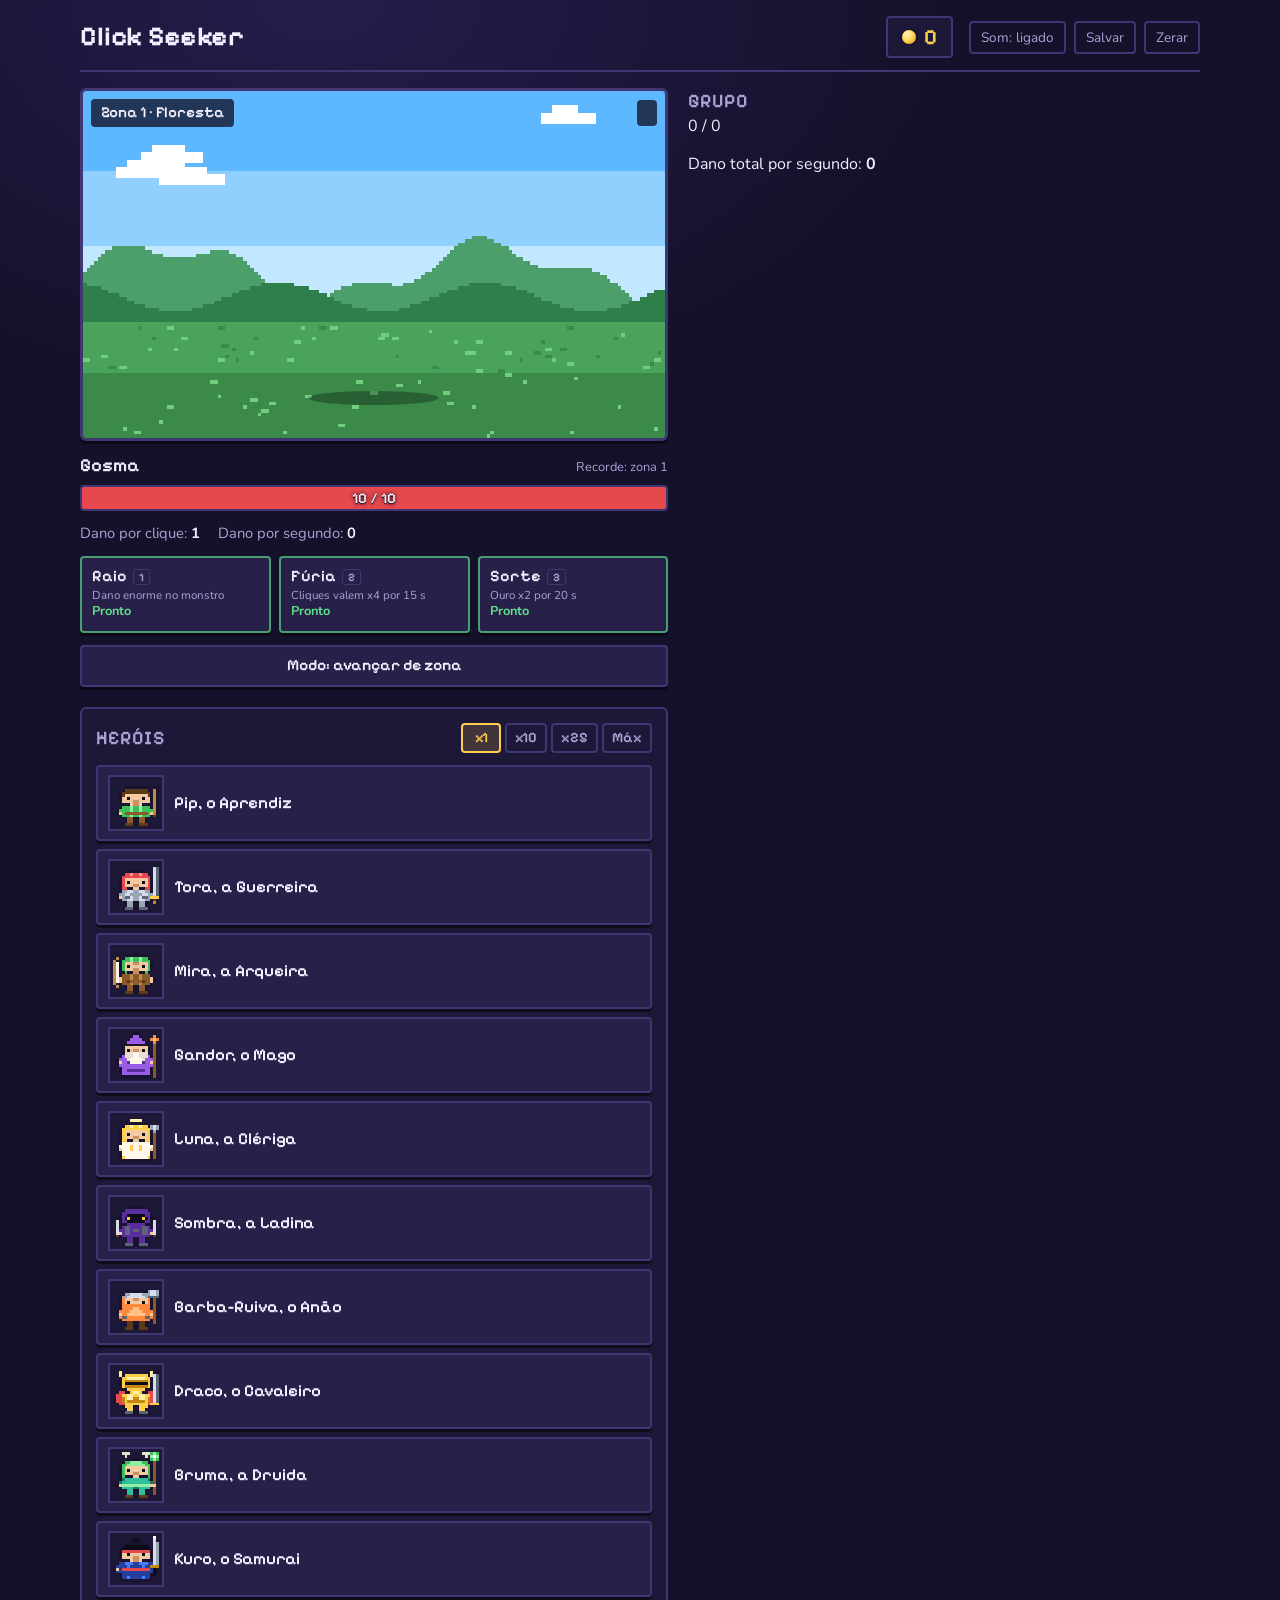
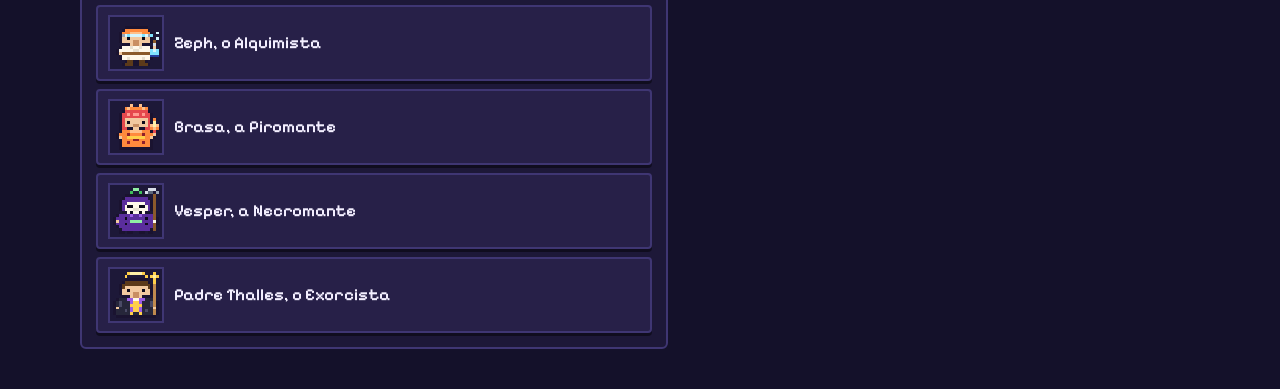
==== index (1).html @ 5ded38e7 "Add files via upload" ====
<!DOCTYPE html>
<html lang="pt-BR">
<head>
    <meta charset="UTF-8" />
    <meta name="viewport" content="width=device-width, initial-scale=1" />
    <title>Click Seeker Heróis</title>
    <link rel="preconnect" href="https://fonts.googleapis.com" />
    <link rel="preconnect" href="https://fonts.gstatic.com" crossorigin />
    <link href="https://fonts.googleapis.com/css2?family=Nunito:wght@400;700&family=Pixelify+Sans:wght@400;600;700&display=swap" rel="stylesheet" />
    <link rel="stylesheet" href="style.css" />
</head>
<body>
    <div class="app">
        <header class="topo">
            <h1 class="titulo">Click Seeker</h1>
            <div class="ouro-box" id="ouro-box" aria-label="Ouro">
                <span class="moeda-icone" aria-hidden="true"></span>
                <span id="ouro">0</span>
            </div>
            <div class="acoes">
                <button class="btn-mini" id="btn-som" type="button" aria-pressed="true">Som: ligado</button>
                <button class="btn-mini" id="btn-salvar" type="button">Salvar</button>
                <button class="btn-mini" id="btn-zerar" type="button">Zerar</button>
            </div>
        </header>

        <main class="jogo">
            <section class="palco-col" aria-label="Combate">
                <div class="cena" id="cena">
                    <canvas class="fundo" id="fundo" width="160" height="96"></canvas>

                    <div class="cena-topo">
                        <span class="chip" id="zona-nome">Zona 1 · Floresta</span>
                        <span class="chip" id="pips"></span>
                    </div>

                    <button class="monstro" id="monstro" type="button" aria-label="Atacar o monstro">
                        <span class="monstro-corpo"><canvas id="monstro-canvas" width="16" height="16"></canvas></span>
                    </button>

                    <div class="banner" id="banner" aria-hidden="true"></div>
                </div>

                <div class="alvo">
                    <div class="alvo-linha">
                        <span class="alvo-nome" id="monstro-nome">Gosma</span>
                        <span class="alvo-recorde" id="recorde">Recorde: zona 1</span>
                    </div>
                    <div class="vida" role="progressbar" aria-label="Vida do monstro">
                        <div class="vida-fill" id="vida-fill"></div>
                        <span class="vida-texto" id="vida-texto">10 / 10</span>
                    </div>
                    <div class="tempo" id="tempo" hidden>
                        <div class="tempo-fill" id="tempo-fill"></div>
                        <span class="tempo-texto" id="tempo-texto">30,0 s</span>
                    </div>
                </div>

                <p class="taxas">
                    <span>Dano por clique: <b id="dano-clique">1</b></span>
                    <span>Dano por segundo: <b id="dps">0</b></span>
                </p>

                <div class="habilidades" id="habilidades"></div>

                <button class="btn-modo-zona" id="btn-farm" type="button" aria-pressed="true">Modo: avançar de zona</button>
            </section>

            <section class="grupo" id="grupo" aria-label="Grupo de heróis">
                <div class="grupo-topo">
                    <h2>Grupo</h2>
                    <span class="grupo-conta" id="grupo-conta">0 / 0</span>
                </div>
                <div class="grupo-grade" id="grupo-grade"></div>
                <p class="grupo-total">Dano total por segundo: <b id="grupo-dps">0</b></p>
            </section>

            <section class="loja" aria-label="Heróis">
                <div class="loja-topo">
                    <h2>Heróis</h2>
                    <div class="modos" role="group" aria-label="Quantidade por compra">
                        <button class="btn-qtd" type="button" data-modo="1" aria-pressed="true">x1</button>
                        <button class="btn-qtd" type="button" data-modo="10" aria-pressed="false">x10</button>
                        <button class="btn-qtd" type="button" data-modo="25" aria-pressed="false">x25</button>
                        <button class="btn-qtd" type="button" data-modo="max" aria-pressed="false">Máx</button>
                    </div>
                </div>
                <ul class="lista-herois" id="lista-herois"></ul>
            </section>
        </main>
    </div>

    <div class="toasts" id="toasts" role="status" aria-live="polite"></div>

    <script src="sprites.js"></script>
    <script src="script.js"></script>
</body>
</html>
---- style.css ----
:root {
  --bg: #14112a;
  --glow: rgba(123, 92, 255, 0.16);
  --panel: #1d1838;
  --panel-2: #272048;
  --panel-hover: #322a5c;
  --line: #3f3673;
  --text: #f3efff;
  --muted: #aaa3d6;
  --ouro: #ffcf4a;
  --ouro-bg: rgba(255, 207, 74, 0.16);
  --vida: #e5484d;
  --vida-bg: #3a1a2c;
  --ok: #5ee08a;
  --ok-line: rgba(94, 224, 138, 0.65);
  --boss: #ff8a3d;
  --perigo: #ff8f80;
  --sombra: 0 3px 0 rgba(0, 0, 0, 0.45);

  --font-ui: "Pixelify Sans", "Trebuchet MS", system-ui, sans-serif;
  --font-corpo: "Nunito", system-ui, -apple-system, "Segoe UI", sans-serif;

  color-scheme: dark;
}

* {
  box-sizing: border-box;
}
[hidden] {
  display: none !important;
}
html,
body {
  margin: 0;
}

body {
  background-color: var(--bg);
  background-image: radial-gradient(
    64rem 40rem at 25% 0%,
    var(--glow),
    transparent 62%
  );
  background-repeat: no-repeat;
  color: var(--text);
  font-family: var(--font-corpo);
  font-size: 16px;
  line-height: 1.4;
  padding-block: 16px 40px;
  padding-left: max(16px, env(safe-area-inset-left, 0px));
  padding-right: max(16px, env(safe-area-inset-right, 0px));
}

.app {
  max-width: 1120px;
  margin: 0 auto;
}

button {
  font: inherit;
  color: inherit;
}
button:focus-visible {
  outline: 3px solid var(--ok);
  outline-offset: 2px;
}

.topo {
  display: flex;
  flex-wrap: wrap;
  align-items: center;
  gap: 10px 16px;
  padding-bottom: 12px;
  margin-bottom: 16px;
  border-bottom: 2px solid var(--line);
}
.titulo {
  margin: 0;
  margin-right: auto;
  font-family: var(--font-ui);
  font-weight: 700;
  font-size: 1.7rem;
  letter-spacing: 0.02em;
}
.ouro-box {
  display: flex;
  align-items: center;
  gap: 8px;
  padding: 4px 14px;
  background: var(--panel);
  border: 2px solid var(--line);
  border-radius: 4px;
  font-family: var(--font-ui);
  font-weight: 600;
  font-size: 1.35rem;
  color: var(--ouro);
  font-variant-numeric: tabular-nums;
}
.ouro-box.pulo {
  animation: pulo 0.2s ease-out;
}
.moeda-icone,
.heroi-custo::before {
  display: inline-block;
  width: 14px;
  height: 14px;
  flex-shrink: 0;
  border-radius: 50%;
  background: radial-gradient(
    circle at 35% 30%,
    #fff3b8,
    var(--ouro) 55%,
    #c28a12
  );
  box-shadow: 0 0 0 2px #1a1330;
}
.acoes {
  display: flex;
  gap: 8px;
}
.btn-mini {
  padding: 5px 10px;
  background: transparent;
  border: 2px solid var(--line);
  border-radius: 4px;
  color: var(--muted);
  font-size: 0.85rem;
  cursor: pointer;
}
.btn-mini:hover {
  color: var(--text);
  border-color: var(--muted);
}

.jogo {
  display: grid;
  grid-template-columns: minmax(0, 1.15fr) minmax(0, 1fr);
  gap: 20px;
  align-items: start;
}
.palco-col {
  min-width: 0;
  display: flex;
  flex-direction: column;
  gap: 12px;
  position: sticky;
  top: 12px;
}
@media (max-width: 820px) {
  .jogo {
    grid-template-columns: minmax(0, 1fr);
  }
  .palco-col {
    position: static;
  }
  .lista-herois {
    max-height: 56vh;
    overflow-y: auto;
    padding-right: 4px;
  }
}

.cena {
  position: relative;
  aspect-ratio: 5 / 3;
  overflow: hidden;
  background: var(--panel-2);
  border: 3px solid var(--line);
  border-radius: 6px;
  box-shadow: var(--sombra);
}
.cena.treme {
  animation: treme 0.35s linear;
}
.cena.furia::after {
  content: "";
  position: absolute;
  inset: 0;
  pointer-events: none;
  box-shadow: inset 0 0 40px 6px rgba(229, 72, 77, 0.55);
}
.fundo {
  position: absolute;
  inset: 0;
  width: 100%;
  height: 100%;
  display: block;
  image-rendering: pixelated;
}
.cena-topo {
  position: absolute;
  top: 8px;
  left: 8px;
  right: 8px;
  display: flex;
  justify-content: space-between;
  align-items: center;
  gap: 8px;
  pointer-events: none;
}
.chip {
  display: inline-flex;
  align-items: center;
  gap: 3px;
  padding: 3px 10px;
  background: rgba(14, 10, 30, 0.74);
  border-radius: 4px;
  font-family: var(--font-ui);
  font-weight: 600;
  font-size: 0.95rem;
  min-height: 26px;
}
.pip {
  width: 9px;
  height: 9px;
  background: rgba(255, 255, 255, 0.18);
  border: 1px solid rgba(0, 0, 0, 0.5);
}
.pip.on {
  background: var(--ouro);
}
.pip-chefe {
  color: var(--boss);
  letter-spacing: 0.12em;
}

.monstro {
  position: absolute;
  left: 50%;
  bottom: 11%;
  width: clamp(110px, 31%, 190px);
  aspect-ratio: 1;
  padding: 0;
  background: none;
  border: 0;
  cursor: pointer;
  transform: translateX(-50%);
  transition: transform 0.08s ease;
  -webkit-tap-highlight-color: transparent;
  touch-action: manipulation;
  user-select: none;
}
.monstro::after {
  content: "";
  position: absolute;
  left: 14%;
  right: 14%;
  bottom: -3%;
  height: 8%;
  background: rgba(0, 0, 0, 0.3);
  border-radius: 50%;
}
.monstro:focus-visible {
  outline: none;
}
.monstro:focus-visible .monstro-corpo {
  filter: drop-shadow(0 0 5px var(--ok));
}
.monstro:hover {
  transform: translateX(-50%) scale(1.03);
}
.monstro:active {
  transform: translateX(-50%) scale(0.95);
}
.monstro.chefe {
  width: clamp(150px, 42%, 250px);
}
.monstro.chefe canvas {
  filter: drop-shadow(0 0 7px rgba(255, 138, 61, 0.8));
}
.monstro-corpo {
  position: relative;
  z-index: 1;
  display: block;
  width: 100%;
  height: 100%;
  animation: respira 1.4s ease-in-out infinite alternate;
}
.monstro canvas {
  display: block;
  width: 100%;
  height: 100%;
  image-rendering: pixelated;
}
.monstro.golpe canvas {
  animation: golpe 0.14s ease-out;
}
.monstro.morre canvas {
  animation: morre 0.38s ease-in forwards;
}
.monstro.entra canvas {
  animation: entra 0.32s ease-out;
}
.monstro.morre {
  pointer-events: none;
}

.festa {
  position: absolute;
  left: 2%;
  bottom: 7%;
  width: 40%;
  display: flex;
  flex-wrap: wrap-reverse;
  align-items: flex-end;
  pointer-events: none;
}
.membro {
  width: 20%;
  aspect-ratio: 1;
  image-rendering: pixelated;
  animation: bob 1.1s ease-in-out infinite alternate;
}
.membro[data-id="padre"] {
  filter: drop-shadow(0 0 3px rgba(255, 226, 122, 0.9));
}
.membro.ataca {
  animation: ataca 0.28s ease-out;
}

.dano {
  position: absolute;
  z-index: 6;
  pointer-events: none;
  font-family: var(--font-ui);
  font-weight: 700;
  font-size: 1.15rem;
  color: #fff;
  text-shadow:
    0 2px 0 #000,
    0 0 6px rgba(0, 0, 0, 0.6);
  white-space: nowrap;
  transform: translate(-50%, -50%);
  animation: sobe 0.9s ease-out forwards;
}
.dano.heroi {
  font-size: 0.95rem;
  color: #cfe3ff;
}
.dano.crit {
  font-size: 1.7rem;
  color: #ff5d5d;
}
.dano.raio {
  font-size: 1.9rem;
  color: #ffe14a;
}
.dano.ouro {
  color: var(--ouro);
  font-size: 1.05rem;
  animation-duration: 1.1s;
}

.moeda {
  position: absolute;
  z-index: 5;
  width: 10px;
  height: 10px;
  border-radius: 50%;
  pointer-events: none;
  background: radial-gradient(
    circle at 35% 30%,
    #fff3b8,
    var(--ouro) 60%,
    #c28a12
  );
  box-shadow: 0 0 0 1.5px #1a1330;
  animation: moeda 1s ease-in forwards;
}
.relampago {
  position: absolute;
  z-index: 7;
  top: 0;
  left: 50%;
  width: 16%;
  height: 70%;
  margin-left: -8%;
  pointer-events: none;
  background: #fff6a8;
  clip-path: polygon(
    60% 0,
    20% 48%,
    48% 48%,
    30% 100%,
    85% 40%,
    55% 40%,
    80% 0
  );
  filter: drop-shadow(0 0 8px #ffe14a);
  animation: relampago 0.4s ease-out forwards;
}
.banner {
  position: absolute;
  z-index: 8;
  left: 0;
  right: 0;
  top: 38%;
  text-align: center;
  font-family: var(--font-ui);
  font-weight: 700;
  font-size: clamp(1.6rem, 6vw, 2.6rem);
  letter-spacing: 0.06em;
  text-shadow: 0 3px 0 #000;
  pointer-events: none;
  opacity: 0;
}
.banner.mostra {
  animation: banner 1.3s ease-out;
}

.alvo {
  display: flex;
  flex-direction: column;
  gap: 6px;
}
.alvo-linha {
  display: flex;
  justify-content: space-between;
  align-items: baseline;
  gap: 8px;
}
.alvo-nome {
  font-family: var(--font-ui);
  font-weight: 600;
  font-size: 1.15rem;
}
.alvo-recorde {
  font-size: 0.8rem;
  color: var(--muted);
}

.vida,
.tempo {
  position: relative;
  height: 26px;
  overflow: hidden;
  background: var(--vida-bg);
  border: 2px solid var(--line);
  border-radius: 4px;
}
.vida-fill {
  height: 100%;
  width: 100%;
  background: var(--vida);
  transition: width 0.12s linear;
}
.tempo {
  height: 20px;
  background: #2c1f12;
}
.tempo-fill {
  height: 100%;
  width: 100%;
  background: var(--boss);
  transition: width 0.1s linear;
}
.tempo.urgente .tempo-fill {
  background: #ff4d4d;
}
.vida-texto,
.tempo-texto {
  position: absolute;
  inset: 0;
  display: grid;
  place-items: center;
  font-family: var(--font-ui);
  font-weight: 600;
  font-size: 0.92rem;
  font-variant-numeric: tabular-nums;
  text-shadow:
    0 1px 0 #000,
    0 0 4px #000;
}
.tempo-texto {
  font-size: 0.82rem;
}

.taxas {
  display: flex;
  flex-wrap: wrap;
  gap: 4px 18px;
  margin: 0;
  font-size: 0.92rem;
  color: var(--muted);
}
.taxas b {
  color: var(--text);
  font-variant-numeric: tabular-nums;
}

.habilidades {
  display: grid;
  grid-template-columns: repeat(3, minmax(0, 1fr));
  gap: 8px;
}
.hab {
  position: relative;
  display: flex;
  flex-direction: column;
  gap: 1px;
  min-width: 0;
  overflow: hidden;
  padding: 7px 10px 10px;
  text-align: left;
  background: var(--panel-2);
  border: 2px solid var(--line);
  border-radius: 4px;
  box-shadow: var(--sombra);
  cursor: pointer;
}
.hab-nome {
  font-family: var(--font-ui);
  font-weight: 600;
  font-size: 1rem;
}
.hab-nome kbd {
  margin-left: 6px;
  padding: 0 5px;
  border: 1px solid var(--line);
  border-radius: 3px;
  font: inherit;
  font-size: 0.72rem;
  color: var(--muted);
}
.hab-dica {
  font-size: 0.72rem;
  line-height: 1.25;
  color: var(--muted);
}
.hab-estado {
  font-size: 0.8rem;
  font-weight: 700;
  font-variant-numeric: tabular-nums;
}
.hab-barra {
  position: absolute;
  left: 0;
  bottom: 0;
  height: 4px;
  width: var(--p, 0%);
  background: var(--muted);
}
.hab[data-estado="pronto"] {
  border-color: var(--ok-line);
}
.hab[data-estado="pronto"] .hab-estado {
  color: var(--ok);
}
.hab[data-estado="ativo"] {
  border-color: var(--ouro);
  background: #3a3320;
}
.hab[data-estado="ativo"] .hab-estado {
  color: var(--ouro);
}
.hab[data-estado="ativo"] .hab-barra {
  background: var(--ouro);
}
.hab[data-estado="recarga"] .hab-estado {
  color: var(--muted);
}
.hab[data-estado="pronto"]:hover {
  background: var(--panel-hover);
}

.btn-modo-zona {
  padding: 8px 12px;
  background: var(--panel-2);
  border: 2px solid var(--line);
  border-radius: 4px;
  box-shadow: var(--sombra);
  font-family: var(--font-ui);
  font-weight: 600;
  font-size: 0.98rem;
  cursor: pointer;
}
.btn-modo-zona[aria-pressed="false"] {
  border-color: var(--boss);
  color: var(--boss);
}
.btn-modo-zona:hover {
  background: var(--panel-hover);
}

.loja {
  min-width: 0;
  display: flex;
  flex-direction: column;
  gap: 12px;
  padding: 14px;
  background: var(--panel);
  border: 2px solid var(--line);
  border-radius: 6px;
}
.loja-topo {
  display: flex;
  justify-content: space-between;
  align-items: center;
  gap: 8px;
  flex-wrap: wrap;
}
h2 {
  margin: 0;
  font-family: var(--font-ui);
  font-weight: 600;
  font-size: 1.2rem;
  letter-spacing: 0.05em;
  text-transform: uppercase;
  color: var(--muted);
}
.modos {
  display: flex;
  gap: 4px;
}
.btn-qtd {
  min-width: 40px;
  padding: 3px 8px;
  background: transparent;
  border: 2px solid var(--line);
  border-radius: 4px;
  color: var(--muted);
  font-family: var(--font-ui);
  font-weight: 600;
  font-size: 0.9rem;
  cursor: pointer;
}
.btn-qtd[aria-pressed="true"] {
  background: var(--ouro-bg);
  border-color: var(--ouro);
  color: var(--ouro);
}

.lista-herois {
  display: grid;
  gap: 8px;
  margin: 0;
  padding: 0;
  list-style: none;
}
.heroi-item {
  width: 100%;
  display: grid;
  grid-template-columns: 56px minmax(0, 1fr) auto;
  align-items: center;
  gap: 10px;
  padding: 8px 10px;
  text-align: left;
  background: var(--panel-2);
  border: 2px solid var(--line);
  border-radius: 4px;
  box-shadow: var(--sombra);
  cursor: default;
}
.heroi-item[aria-disabled="false"] {
  border-color: var(--ok-line);
  cursor: pointer;
}
.heroi-item[aria-disabled="false"]:hover {
  background: var(--panel-hover);
}
.heroi-foto {
  display: grid;
  place-items: center;
  width: 56px;
  height: 56px;
  background: var(--panel);
  border: 2px solid var(--line);
}
.heroi-foto canvas {
  width: 46px;
  height: 46px;
  image-rendering: pixelated;
}
.heroi-item.novo .heroi-foto canvas {
  filter: grayscale(1) brightness(0.55);
}
.heroi-info {
  display: flex;
  flex-direction: column;
  min-width: 0;
}
.heroi-nome {
  font-family: var(--font-ui);
  font-weight: 600;
  font-size: 1.05rem;
  line-height: 1.15;
}
.heroi-nivel {
  margin-left: 8px;
  font-style: normal;
  font-size: 0.82rem;
  color: var(--ouro);
  font-variant-numeric: tabular-nums;
}
.heroi-desc {
  font-size: 0.82rem;
  color: var(--text);
}
.heroi-prox {
  font-size: 0.74rem;
  color: var(--muted);
}
.heroi-compra {
  display: flex;
  flex-direction: column;
  align-items: flex-end;
  gap: 2px;
  min-width: 84px;
}
.heroi-acao {
  font-size: 0.78rem;
  color: var(--muted);
  text-align: right;
}
.heroi-custo {
  display: inline-flex;
  align-items: center;
  gap: 6px;
  font-family: var(--font-ui);
  font-weight: 600;
  font-size: 1.05rem;
  font-variant-numeric: tabular-nums;
  color: var(--perigo);
}
.heroi-item[aria-disabled="false"] .heroi-custo {
  color: var(--ok);
}

.toasts {
  position: fixed;
  left: 0;
  right: 0;
  bottom: 0;
  z-index: 20;
  display: flex;
  flex-direction: column;
  align-items: center;
  gap: 8px;
  pointer-events: none;
  padding-left: max(16px, env(safe-area-inset-left, 0px));
  padding-right: max(16px, env(safe-area-inset-right, 0px));
  padding-bottom: calc(16px + env(safe-area-inset-bottom, 0px));
}
.toast {
  max-width: 100%;
  padding: 8px 14px;
  background: #0a0818;
  border: 2px solid var(--line);
  border-radius: 4px;
  font-family: var(--font-ui);
  font-weight: 600;
  font-size: 0.98rem;
  box-shadow: 0 8px 24px rgba(0, 0, 0, 0.45);
  animation: aparece 0.2s ease-out;
}

@keyframes respira {
  from { transform: translateY(0); }
  to { transform: translateY(-4%); }
}
@keyframes bob {
  from { transform: translateY(0); }
  to { transform: translateY(-7%); }
}
@keyframes ataca {
  0% { transform: translateX(0); }
  40% { transform: translateX(45%) scale(1.1); }
  100% { transform: translateX(0); }
}
@keyframes golpe {
  0% { filter: brightness(3); transform: scale(0.93); }
  100% { filter: brightness(1); transform: scale(1); }
}
@keyframes morre {
  0% { opacity: 1; transform: scale(1) rotate(0); filter: brightness(2.5); }
  100% { opacity: 0; transform: scale(0.2) rotate(30deg) translateY(30%); }
}
@keyframes entra {
  from { opacity: 0; transform: translateY(-60%) scale(0.9); }
  to { opacity: 1; transform: none; }
}
@keyframes sobe {
  from { opacity: 1; transform: translate(-50%, -50%); }
  to { opacity: 0; transform: translate(-50%, -230%); }
}
@keyframes esvanece {
  from { opacity: 1; }
  to { opacity: 0; }
}
@keyframes moeda {
  0% { opacity: 1; transform: translate(0, 0); }
  45% { opacity: 1; transform: translate(var(--dx), var(--dy)); }
  100% { opacity: 0; transform: translate(calc(var(--dx) * 1.4), 40px); }
}
@keyframes relampago {
  0% { opacity: 1; transform: translateY(-30%); }
  30% { opacity: 1; transform: translateY(0); }
  100% { opacity: 0; transform: translateY(0); }
}
@keyframes banner {
  0% { opacity: 0; transform: scale(0.6); }
  20% { opacity: 1; transform: scale(1.05); }
  70% { opacity: 1; transform: scale(1); }
  100% { opacity: 0; transform: scale(1); }
}
@keyframes treme {
  0%, 100% { transform: translate(0, 0); }
  20% { transform: translate(-5px, 2px); }
  40% { transform: translate(5px, -2px); }
  60% { transform: translate(-3px, -1px); }
  80% { transform: translate(3px, 1px); }
}
@keyframes pulo {
  0% { transform: scale(1); }
  50% { transform: scale(1.08); }
  100% { transform: scale(1); }
}
@keyframes aparece {
  from { opacity: 0; transform: translateY(6px); }
  to { opacity: 1; transform: none; }
}

@media (prefers-reduced-motion: reduce) {
  .monstro-corpo, .membro { animation: none; }
  .membro.ataca, .cena.treme, .ouro-box.pulo, .toast { animation: none; }
  .monstro.golpe canvas, .monstro.entra canvas { animation: none; }
  .monstro.morre canvas { animation: esvanece 0.38s forwards; }
  .dano, .moeda, .relampago { animation: esvanece 0.9s ease-out forwards; }
  .banner.mostra { animation: esvanece 1.3s ease-out; }
}
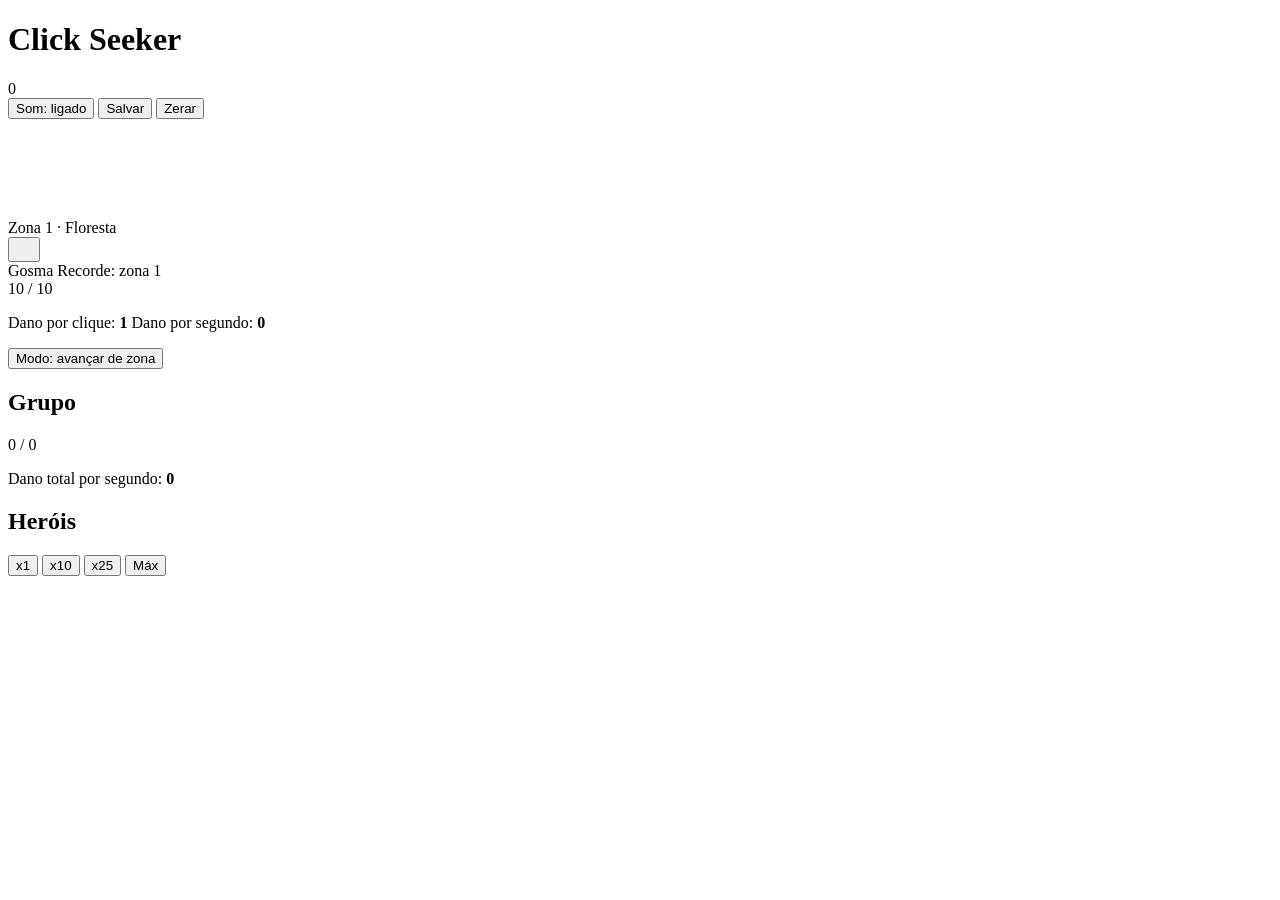
==== commit 6ca1184b: "Update index (1).html" ====
--- a/index (1).html
+++ b/index (1).html
@@ -7,7 +7,7 @@
     <link rel="preconnect" href="https://fonts.googleapis.com" />
     <link rel="preconnect" href="https://fonts.gstatic.com" crossorigin />
     <link href="https://fonts.googleapis.com/css2?family=Nunito:wght@400;700&family=Pixelify+Sans:wght@400;600;700&display=swap" rel="stylesheet" />
-    <link rel="stylesheet" href="style.css" />
+    <link rel="stylesheet" href="style(1).css" />
 </head>
 <body>
     <div class="app">
@@ -93,6 +93,6 @@
     <div class="toasts" id="toasts" role="status" aria-live="polite"></div>
 
     <script src="sprites.js"></script>
-    <script src="script.js"></script>
+    <script src="script(1).js"></script>
 </body>
-</html>+</html>
